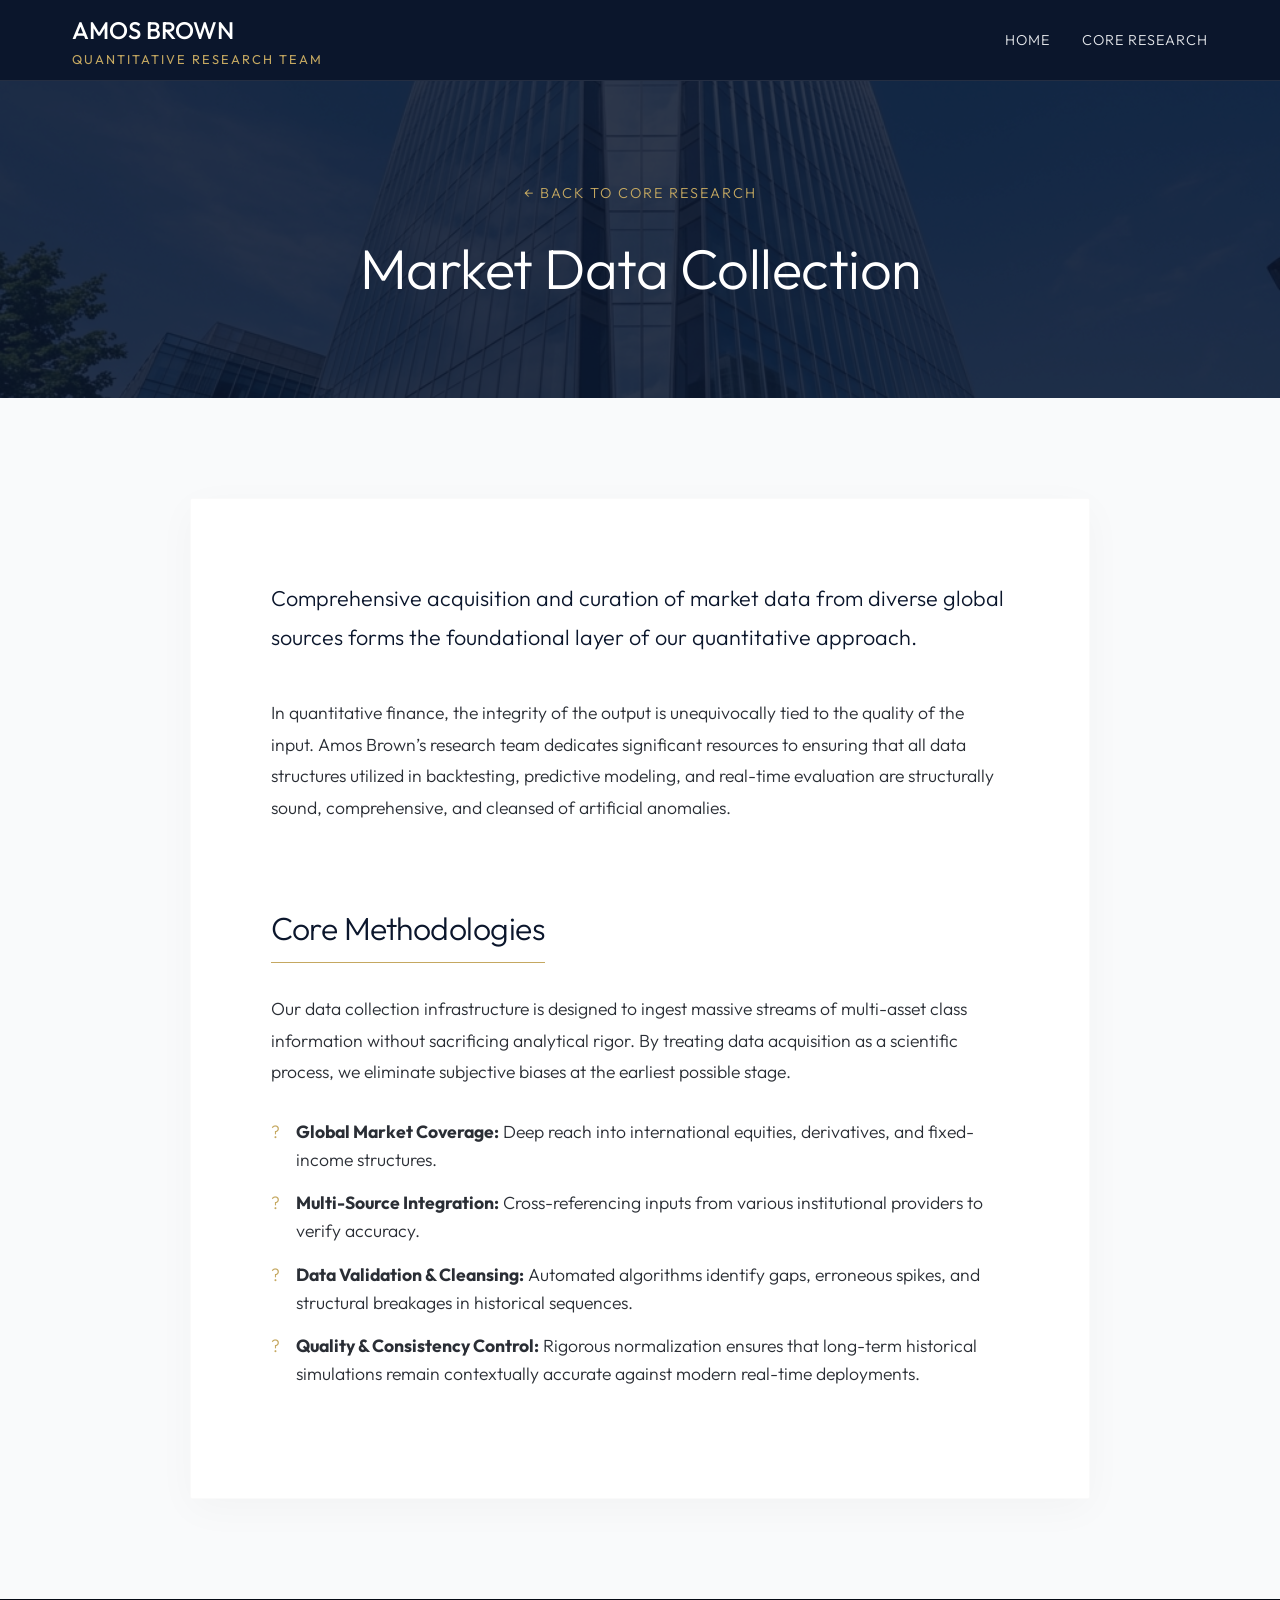
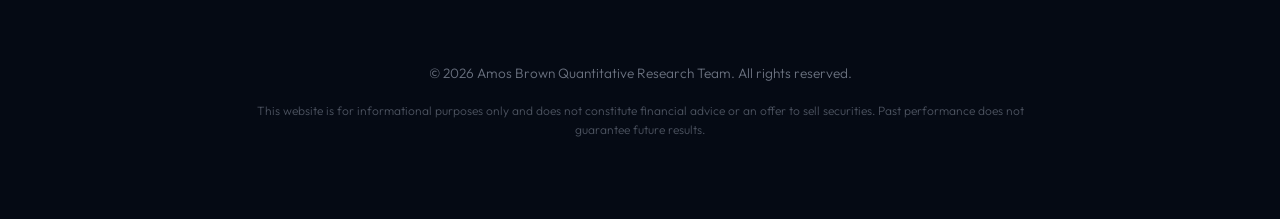
==== market-data-collection.html @ b7ce2fa0 "Add files via upload" ====
<!DOCTYPE html>
<html lang="en">

<head>
    <meta charset="UTF-8">
    <meta name="viewport" content="width=device-width, initial-scale=1.0">
    <title>Market Data Collection - Amos Brown Quantitative Research</title>
    <!-- Fonts -->
    <link rel="preconnect" href="https://fonts.googleapis.com">
    <link rel="preconnect" href="https://fonts.gstatic.com" crossorigin>
    <link href="https://fonts.googleapis.com/css2?family=Outfit:wght@300;400;500;600&display=swap" rel="stylesheet">
    <!-- CSS -->
    <link rel="stylesheet" href="styles.css">
</head>

<body>
    <header id="main-header">
        <div class="container header-container">
            <div class="logo">
                <a href="index.html">AMOS BROWN<span>Quantitative Research Team</span></a>
            </div>
            <nav id="main-nav">
                <ul class="nav-links">
                    <li><a href="index.html" class="nav-link">Home</a></li>
                    <li><a href="index.html#quantitative-research" class="nav-link">Core Research</a></li>
                </ul>
            </nav>
        </div>
    </header>

    <section class="section subpage-hero">
        <img src="arch_market_data_1788263501613.png" class="subpage-hero-bg" alt="Market Data Background">
        <div class="subpage-hero-overlay"></div>
        <div class="container">
            <a href="index.html#quantitative-research" class="back-link">← Back to Core Research</a>
            <h1 class="subpage-title">Market Data Collection</h1>
        </div>
    </section>

    <section class="section subpage-content">
        <div class="container subpage-editorial">
            <p class="intro-lead">Comprehensive acquisition and curation of market data from diverse global sources
                forms the foundational layer of our quantitative approach.</p>

            <p>In quantitative finance, the integrity of the output is unequivocally tied to the quality of the input.
                Amos Brown’s research team dedicates significant resources to ensuring that all data structures utilized
                in backtesting, predictive modeling, and real-time evaluation are structurally sound, comprehensive, and
                cleansed of artificial anomalies.</p>

            <h2>Core Methodologies</h2>
            <p>Our data collection infrastructure is designed to ingest massive streams of multi-asset class information
                without sacrificing analytical rigor. By treating data acquisition as a scientific process, we eliminate
                subjective biases at the earliest possible stage.</p>

            <ul>
                <li><strong>Global Market Coverage:</strong> Deep reach into international equities, derivatives, and
                    fixed-income structures.</li>
                <li><strong>Multi-Source Integration:</strong> Cross-referencing inputs from various institutional
                    providers to verify accuracy.</li>
                <li><strong>Data Validation & Cleansing:</strong> Automated algorithms identify gaps, erroneous spikes,
                    and structural breakages in historical sequences.</li>
                <li><strong>Quality & Consistency Control:</strong> Rigorous normalization ensures that long-term
                    historical simulations remain contextually accurate against modern real-time deployments.</li>
            </ul>
        </div>
    </section>

    <footer class="main-footer">
        <div class="container">
            <div class="footer-content">
                <p>&copy; 2026 Amos Brown Quantitative Research Team. All rights reserved.</p>
                <p class="disclaimer">This website is for informational purposes only and does not constitute financial
                    advice or an offer to sell securities. Past performance does not guarantee future results.</p>
            </div>
        </div>
    </footer>
</body>

</html>
---- styles.css ----
/* ==========================================================================
   CSS Variables - "Institutional Luxury"
   ========================================================================== */
:root {
    /* Color Palette */
    --color-navy: #0B162C;
    /* Deep Navy */
    --color-navy-light: #162645;
    --color-charcoal: #2A2E35;
    /* Charcoal */
    --color-charcoal-light: #3D424B;
    --color-gold: #C5A861;
    /* Subtle Gold / Bronze */
    --color-gold-hover: #D4BA7B;
    --color-white: #FFFFFF;
    --color-gray-soft: #F9FAFB;
    /* Soft Gray */
    --color-gray-medium: #E5E7EB;
    --color-gray-dark: #6B7280;

    /* Typography */
    --font-heading: 'Outfit', sans-serif;
    --font-body: 'Outfit', sans-serif;

    /* Spacing */
    --spacing-xs: 0.5rem;
    --spacing-sm: 1rem;
    --spacing-md: 2rem;
    --spacing-lg: 4rem;
    --spacing-xl: 6rem;
    --spacing-xxl: 8rem;

    /* Utility */
    --border-radius: 2px;
    --transition: all 0.3s ease;
    --max-width: 1200px;
}

/* ==========================================================================
   Base Styles & Reset
   ========================================================================== */
* {
    margin: 0;
    padding: 0;
    box-sizing: border-box;
}

html {
    scroll-behavior: auto;
    /* Smoothed in JS */
}

body {
    font-family: var(--font-body);
    color: var(--color-charcoal);
    background-color: var(--color-white);
    line-height: 1.6;
    font-size: 16px;
    font-weight: 300;
}

body.no-scroll {
    overflow: hidden;
}

h1,
h2,
h3,
h4,
h5,
h6 {
    font-family: var(--font-heading);
    font-weight: 300;
    letter-spacing: -0.5px;
    line-height: 1.2;
    margin-bottom: var(--spacing-sm);
    color: var(--color-navy);
}

p {
    margin-bottom: var(--spacing-sm);
}

a {
    color: var(--color-navy);
    text-decoration: none;
    transition: var(--transition);
}

a:hover {
    color: var(--color-gold);
}

ul {
    list-style: none;
}

.container {
    max-width: var(--max-width);
    margin: 0 auto;
    padding: 0 var(--spacing-md);
}

.section {
    padding: var(--spacing-xl) 0;
}

.section-title {
    font-size: 2.5rem;
    margin-bottom: var(--spacing-lg);
    position: relative;
    padding-bottom: var(--spacing-sm);
}

.section-title::after {
    content: '';
    position: absolute;
    bottom: 0;
    left: 0;
    width: 60px;
    height: 1px;
    background-color: var(--color-gold);
}

.section-title.light-text {
    color: var(--color-white);
}

/* Background Utilities */
.light-bg {
    background-color: var(--color-gray-soft);
}

.dark-bg {
    background-color: var(--color-navy);
    color: var(--color-white);
}

.dark-bg h2,
.dark-bg h3,
.dark-bg h4 {
    color: var(--color-white);
}

/* Buttons */
.btn {
    display: inline-block;
    padding: 1rem 2rem;
    font-family: var(--font-body);
    font-weight: 500;
    font-size: 0.9rem;
    text-transform: uppercase;
    letter-spacing: 1px;
    border: 1px solid transparent;
    cursor: pointer;
    transition: var(--transition);
    border-radius: var(--border-radius);
    text-align: center;
}

.btn-primary {
    background-color: var(--color-gold);
    color: var(--color-white);
    border-color: var(--color-gold);
}

.btn-primary:hover {
    background-color: var(--color-gold-hover);
    border-color: var(--color-gold-hover);
    color: var(--color-navy);
}

.btn-secondary {
    background-color: transparent;
    color: var(--color-white);
    border-color: var(--color-white);
}

.btn-secondary:hover {
    background-color: var(--color-white);
    color: var(--color-navy);
}

.btn-small {
    padding: 0.5rem 1.5rem;
}

/* ==========================================================================
   Header & Navigation
   ========================================================================== */
#main-header {
    background-color: var(--color-navy);
    position: fixed;
    top: 0;
    left: 0;
    width: 100%;
    z-index: 1000;
    border-bottom: 1px solid rgba(255, 255, 255, 0.1);
}

.header-container {
    display: flex;
    justify-content: space-between;
    align-items: center;
    height: 80px;
}

.logo a {
    font-family: var(--font-heading);
    font-size: 1.5rem;
    font-weight: 500;
    color: var(--color-white);
}

.logo span {
    font-family: var(--font-body);
    font-size: 0.8rem;
    font-weight: 400;
    text-transform: uppercase;
    letter-spacing: 2px;
    display: block;
    color: var(--color-gold);
}

.nav-links {
    display: flex;
    align-items: center;
    gap: var(--spacing-md);
}

.nav-link {
    color: var(--color-gray-medium);
    font-size: 0.9rem;
    text-transform: uppercase;
    letter-spacing: 1px;
}

.nav-link:hover {
    color: var(--color-gold);
}

.nav-link.btn-small {
    border: 1px solid var(--color-gold);
    color: var(--color-gold);
}

.nav-link.btn-small:hover {
    background-color: var(--color-gold);
    color: var(--color-navy);
}

/* Mobile Menu Button */
.mobile-menu-btn {
    display: none;
    background: none;
    border: none;
    cursor: pointer;
    z-index: 1001;
}

.mobile-menu-btn .bar {
    display: block;
    width: 25px;
    height: 2px;
    margin: 5px auto;
    background-color: var(--color-white);
    transition: var(--transition);
}

/* ==========================================================================
   1. HOME / HERO
   ========================================================================== */
.hero {
    background-color: var(--color-navy);
    color: var(--color-white);
    padding-top: 180px;
    /* Offset for header */
    padding-bottom: var(--spacing-xxl);
    position: relative;
    overflow: hidden;
}

.hero-header-video {
    position: absolute;
    top: 0;
    left: 0;
    width: 100%;
    height: 100%;
    object-fit: cover;
    z-index: 1;
    opacity: 1;
    /* Fully visible, no darkening effect at all */
    pointer-events: none;
}

.hero-container {
    position: relative;
    z-index: 2;
}

.hero-content {
    max-width: 800px;
}

.subtitle {
    color: var(--color-gold);
    font-size: 1.1rem;
    letter-spacing: 2px;
    text-transform: uppercase;
    margin-bottom: var(--spacing-sm);
    font-weight: 500;
    text-shadow: 0 2px 10px rgba(0, 0, 0, 0.4);
}

.main-title {
    font-size: 4rem;
    color: var(--color-white);
    margin-bottom: var(--spacing-md);
    text-shadow: 0 4px 20px rgba(0, 0, 0, 0.6);
}

.hero-text {
    font-size: 1.2rem;
    color: var(--color-white);
    margin-bottom: var(--spacing-lg);
    max-width: 600px;
    text-shadow: 0 2px 15px rgba(0, 0, 0, 0.8);
    font-weight: 400;
}

.hero-buttons {
    display: flex;
    gap: var(--spacing-sm);
}

.hero-graphic {
    position: absolute;
    right: -10%;
    bottom: -10%;
    width: 600px;
    height: 600px;
    border: 1px solid rgba(197, 168, 97, 0.1);
    border-radius: 50%;
    z-index: 1;
    pointer-events: none;
}

.hero-graphic::before {
    content: '';
    position: absolute;
    top: 50px;
    left: 50px;
    right: 50px;
    bottom: 50px;
    border: 1px solid rgba(197, 168, 97, 0.05);
    border-radius: 50%;
}

/* ==========================================================================
   2. ABOUT AMOS BROWN (Editorial Layout)
   ========================================================================== */
.about-section {
    position: relative;
    background-color: var(--color-white);
    padding: 140px 0;
    overflow: hidden;
}

.about-visual-layer {
    position: absolute;
    top: 0;
    right: 0;
    width: 53%;
    /* Takes just over half the screen on the right */
    height: 100%;
    z-index: 1;
}

.about-hero-image {
    width: 100%;
    height: 100%;
    display: block;
    object-fit: cover;
    object-position: center top;

    /* Softly blends the left edge of the image directly into the white background */
    -webkit-mask-image: linear-gradient(to right, transparent 0%, black 25%);
    mask-image: linear-gradient(to right, transparent 0%, black 25%);
}

.about-gold-frame {
    position: absolute;
    top: 60px;
    bottom: 60px;
    left: 10%;
    /* Offset line framing */
    right: 30px;
    border: 1px solid var(--color-gold);
    z-index: 2;
    /* Sits above the image */
    pointer-events: none;
    opacity: 0.8;
}

.about-container-custom {
    position: relative;
    z-index: 3;
    max-width: 1400px;
    /* Maintains alignment with rest of page */
}

.about-text-content {
    max-width: 550px;
    /* Contains text strictly to the left side */
    padding: 20px 0;
}

.about-eyebrow-container {
    display: flex;
    align-items: center;
    gap: 15px;
    margin-bottom: var(--spacing-sm);
}

.about-eyebrow-container .eyebrow-line {
    width: 40px;
    height: 1px;
    background-color: var(--color-gold);
}

.about-eyebrow-container .eyebrow-text {
    color: var(--color-gold);
    font-size: 0.85rem;
    font-weight: 500;
    letter-spacing: 2px;
    text-transform: uppercase;
}

.about-person-title {
    font-size: 4.8rem;
    color: var(--color-navy);
    font-weight: 400;
    margin-bottom: var(--spacing-md);
    line-height: 1.1;
    letter-spacing: -1px;
}

.about-person-subtitle {
    color: var(--color-gold);
    font-weight: 500;
    font-size: 1.05rem;
    letter-spacing: 2px;
    line-height: 1.6;
    margin-bottom: var(--spacing-xl);
}

.gold-divider {
    margin-bottom: var(--spacing-xl);
}

.about-person-desc {
    font-size: 1.05rem;
    line-height: 1.8;
    color: var(--color-charcoal);
    margin-bottom: var(--spacing-lg);
}

/* ==========================================================================
   2B. ABOUT DETAILS (Blueprint Background Spread)
   ========================================================================== */
.about-details-section {
    background-color: var(--color-navy);
    background-image: linear-gradient(rgba(10, 20, 35, 0.9), rgba(10, 20, 35, 0.93)), url('quant_blueprint.png');
    background-size: cover;
    background-position: center;
    background-attachment: fixed;
    padding: 120px 0 160px;
    position: relative;
    overflow: hidden;
}

.luxury-framework-header {
    text-align: center;
    max-width: 900px;
    margin: 0 auto 100px;
}

.gold-subtitle {
    color: var(--color-gold);
    font-size: 0.95rem;
    letter-spacing: 3px;
    text-transform: uppercase;
    margin-bottom: 25px;
    display: inline-block;
}

.massive-headline {
    font-size: 4.5rem;
    color: var(--color-white);
    font-weight: 300;
    line-height: 1.1;
    margin-bottom: 35px;
    letter-spacing: -1.5px;
}

.framework-intro {
    font-size: 1.25rem;
    color: rgba(255, 255, 255, 0.85);
    line-height: 1.8;
    max-width: 700px;
    margin: 0 auto;
}

/* Clean Central Editorial List */
.luxury-central-list {
    display: flex;
    flex-direction: column;
    align-items: center;
    max-width: 800px;
    margin: 0 auto 120px;
}

.central-item {
    text-align: center;
    padding: 60px 0;
    width: 100%;
    border-bottom: 1px solid rgba(197, 160, 89, 0.3);
}

.border-bottom-none {
    border-bottom: none;
}

.central-title {
    font-size: 2rem;
    color: var(--color-white);
    font-weight: 300;
    margin-bottom: 25px;
}

.central-desc {
    font-size: 1.15rem;
    color: rgba(255, 255, 255, 0.75);
    line-height: 1.8;
}

.luxury-philosophy-quote {
    text-align: center;
    max-width: 900px;
    margin: 0 auto;
    position: relative;
    padding: 80px 60px;
    background-color: var(--color-white);
    color: var(--color-navy);
}

.luxury-philosophy-quote::after {
    content: '';
    position: absolute;
    top: -15px;
    left: -15px;
    right: -15px;
    bottom: -15px;
    border: 1px solid var(--color-gold);
    z-index: 1;
}

.luxury-philosophy-quote blockquote {
    font-size: 1.8rem;
    font-family: var(--font-body);
    font-style: italic;
    font-weight: 300;
    line-height: 1.6;
    margin-bottom: 40px;
    position: relative;
    z-index: 2;
}

.quote-signature {
    display: flex;
    flex-direction: column;
    gap: 15px;
    position: relative;
    z-index: 2;
}

.quote-signature strong {
    color: var(--color-gold);
    font-size: 1.25rem;
    font-weight: 500;
    letter-spacing: 1px;
    text-transform: uppercase;
}

.quote-signature span {
    color: var(--color-charcoal);
    font-size: 1rem;
    text-transform: uppercase;
    letter-spacing: 2px;
}

@media (max-width: 900px) {
    .staggered-item {
        width: 100%;
        flex-direction: column;
        gap: 20px;
    }

    .staggered-right {
        flex-direction: column;
    }

    .staggered-right .stagger-content {
        text-align: left;
    }

    .staggered-right .stagger-line {
        margin-left: 0;
    }

    .staggered-number {
        font-size: 6rem;
    }
}

/* Section Wrapper for Absolute Layering */
.research-section {
    position: relative;
    overflow: hidden;
    /* Ensure background visual doesn't trigger scrollbar */
}


.research-background-visual {
    position: absolute;
    top: 0;
    right: 0;
    width: 60%;
    min-width: 600px;
    height: 750px;
    z-index: 1;
    mix-blend-mode: multiply;
    -webkit-mask-image: linear-gradient(to right, transparent 0%, black 15%, black 100%), linear-gradient(to bottom, black 65%, transparent 100%);
    -webkit-mask-composite: source-in;
    mask-image: linear-gradient(to right, transparent 0%, black 15%, black 100%), linear-gradient(to bottom, black 65%, transparent 100%);
    mask-composite: intersect;
}

.research-background-visual img {
    width: 100%;
    height: 100%;
    object-fit: cover;
    object-position: left center;
}

.research-container-custom {
    max-width: 1400px;
    position: relative;
    z-index: 2;
    /* Keep above background */
}

.visual-text-overlay {
    position: absolute;
    top: 60px;
    right: calc(50% - 630px);
    /* Align near the right boundary of the 1400px container */
    z-index: 3;
    background-color: rgba(250, 249, 246, 0.85);
    /* Slightly off-white translucent */
    padding: 12px 24px;
    border-radius: var(--border-radius);
    box-shadow: 0 4px 15px rgba(0, 0, 0, 0.05);
    /* subtle shadow */
    text-align: center;
    backdrop-filter: blur(4px);

    color: var(--color-navy);
    font-size: 1.15rem;
    letter-spacing: 2px;
    line-height: 1.5;
}

.visual-text-overlay strong {
    font-weight: 500;
}

.visual-text-overlay span {
    font-size: 0.8rem;
    font-weight: 400;
    letter-spacing: 1.5px;
    color: var(--color-charcoal-light);
}

@media (max-width: 1400px) {
    .visual-text-overlay {
        right: 40px;
    }
}

/* Header */
.research-header {
    margin-bottom: 80px;
    /* Gives plenty of room for overlap */
}

.research-eyebrow {
    font-size: 0.85rem;
    color: var(--color-gold);
    text-transform: uppercase;
    letter-spacing: 3px;
    font-weight: 500;
    margin-bottom: var(--spacing-sm);
    display: flex;
    align-items: center;
    gap: 15px;
}

.research-eyebrow::before,
.research-eyebrow::after {
    content: '';
    height: 1px;
    background-color: var(--color-gold);
    flex: 1;
    max-width: 50px;
}

.research-eyebrow::after {
    display: none;
    /* Only line on left in reference */
}

/* If we only want a line before, the flex layout handles it. The reference has lines on both side or one side. I'll just keep the left line for elegance. */
.research-eyebrow::before {
    display: block;
}

.title-ref {
    font-size: 4rem;
    font-weight: 300;
    line-height: 1.1;
    margin-bottom: var(--spacing-md);
    letter-spacing: -1px;
}

.research-intro {
    font-size: 1.2rem;
    max-width: 700px;
    color: var(--color-charcoal-light);
}

/* Grid */
.research-grid-new {
    display: grid;
    grid-template-columns: repeat(3, 1fr);
    gap: var(--spacing-lg) var(--spacing-sm);
    margin-bottom: var(--spacing-xl);
}

.research-card-new {
    background-color: var(--color-white);
    border-radius: var(--border-radius);
    box-shadow: 0 10px 30px rgba(0, 0, 0, 0.04);
    display: flex;
    flex-direction: column;
    overflow: hidden;
    transition: var(--transition);
    text-decoration: none;
    color: var(--color-navy);
}

.research-card-new:hover {
    box-shadow: 0 15px 40px rgba(0, 0, 0, 0.1);
    transform: translateY(-5px);
}

.card-image-box {
    position: relative;
    height: 240px;
    background-color: var(--color-gray-soft);
}

.card-image-box::after {
    content: '';
    position: absolute;
    top: 0;
    left: 0;
    right: 0;
    bottom: 0;
    pointer-events: none;
    z-index: 1;
}

.card-image-box img {
    width: 100%;
    height: 100%;
    object-fit: cover;
}

/* Editorial Tinting for Cards */
.research-card-new:nth-child(1) .card-image-box::after {
    background-color: #60a5fa;
    /* Cool blue */
    mix-blend-mode: color;
    opacity: 1;
}

.research-card-new:nth-child(2) .card-image-box::after {
    background-color: #f472b6;
    /* Soft pink / dusty rose */
    mix-blend-mode: color;
    opacity: 0.9;
}

.research-card-new:nth-child(3) .card-image-box::after {
    background-color: #fca5a5;
    /* Warm peach / orange */
    mix-blend-mode: color;
    opacity: 0.8;
}

.research-card-new:nth-child(4) .card-image-box::after {
    background-color: #bae6fd;
    /* Cool pale blue */
    mix-blend-mode: color;
    opacity: 0.9;
}

.research-card-new:nth-child(5) .card-image-box::after {
    background-color: #1e40af;
    /* Deep navy */
    mix-blend-mode: color;
    opacity: 1;
}

.research-card-new:nth-child(6) .card-image-box::after {
    background-color: #fde047;
    /* Warm beige / peach */
    mix-blend-mode: color;
    opacity: 0.8;
}

.card-tag {
    position: absolute;
    top: 15px;
    right: 15px;
    background-color: rgba(255, 255, 255, 0.9);
    color: var(--color-navy);
    font-size: 0.7rem;
    font-weight: 600;
    letter-spacing: 2px;
    padding: 6px 12px;
    border-radius: 2px;
    z-index: 2;
}

.card-content-new {
    padding: var(--spacing-md);
    flex-grow: 1;
    display: flex;
    flex-direction: column;
}

.card-cta {
    margin-top: auto;
    padding-top: 20px;
    color: var(--color-gold);
    font-size: 0.8rem;
    font-weight: 500;
    text-transform: uppercase;
    letter-spacing: 1px;
    text-align: right;
    transition: var(--transition);
}

.research-card-new:hover .card-cta {
    transform: translateX(3px);
    color: var(--color-gold-hover);
}

.card-content-new h3 {
    font-size: 1.4rem;
    margin-bottom: var(--spacing-xs);
}

.card-desc {
    font-size: 0.9rem;
    color: var(--color-charcoal-light);
    margin-bottom: var(--spacing-lg);
}

.card-points {
    display: grid;
    grid-template-columns: 1fr 1fr;
    gap: 15px 10px;
}

.card-points li {
    font-size: 0.8rem;
    color: var(--color-charcoal);
    position: relative;
    padding-left: 15px;
}

.card-points li::before {
    content: '';
    position: absolute;
    left: 0;
    top: 6px;
    width: 6px;
    height: 6px;
    border: 1.5px solid var(--color-gold);
    border-radius: 50%;
}

/* Process Section */
.process-section {
    padding-top: var(--spacing-xl);
}

.process-eyebrow {
    font-size: 0.85rem;
    color: var(--color-gold);
    text-transform: uppercase;
    letter-spacing: 3px;
    font-weight: 500;
    margin-bottom: var(--spacing-md);
    text-align: center;
}

.process-flex {
    display: flex;
    align-items: center;
    gap: var(--spacing-xl);
    background-color: var(--color-white);
    padding: var(--spacing-lg);
    box-shadow: 0 10px 40px rgba(0, 0, 0, 0.03);
    border-radius: var(--border-radius);
}

.process-flow {
    flex: 2;
    display: flex;
    align-items: center;
    justify-content: space-between;
}

.step-item {
    text-align: center;
}

.step-circle {
    width: 60px;
    height: 60px;
    border-radius: 50%;
    background-color: var(--color-navy);
    color: var(--color-gold);
    display: flex;
    align-items: center;
    justify-content: center;
    font-size: 1.5rem;
    margin: 0 auto var(--spacing-xs);
    transition: var(--transition);
}

.step-item:hover .step-circle {
    background-color: var(--color-gold);
    color: var(--color-navy);
}

.step-item span {
    display: block;
    font-weight: 500;
    color: var(--color-navy);
}

.step-item small {
    font-size: 0.75rem;
    color: var(--color-charcoal-light);
}

.step-arrow {
    color: var(--color-gray-medium);
    font-size: 1.5rem;
}

.process-quote-box {
    flex: 1;
    background-color: var(--color-navy);
    color: var(--color-white);
    padding: var(--spacing-lg);
    border-radius: var(--border-radius);
    position: relative;
    border-left: 3px solid var(--color-gold);
}

.quote-mark {
    color: var(--color-gold);
    font-size: 3rem;
    font-family: var(--font-heading);
    line-height: 1;
    position: absolute;
    top: 15px;
    left: 20px;
    opacity: 0.5;
}

.process-quote-box p {
    position: relative;
    z-index: 2;
    margin: 0;
    font-size: 1.1rem;
    line-height: 1.5;
    padding-top: 15px;
}

/* ==========================================================================
   4. INVESTMENT PHILOSOPHY
   ========================================================================== */
.editorial-bg {
    background-color: var(--color-white);
    border-top: 1px solid var(--color-gray-medium);
    border-bottom: 1px solid var(--color-gray-medium);
    text-align: center;
}

.philosophy-container .section-title {
    display: inline-block;
}

.philosophy-container .section-title::after {
    left: 50%;
    transform: translateX(-50%);
}

.philosophy-content {
    max-width: 800px;
    margin: 0 auto;
}

.quote {
    font-size: 2.5rem;
    font-style: italic;
    color: var(--color-navy);
    margin-bottom: var(--spacing-lg);
    font-weight: 400;
}

.philosophy-text {
    font-size: 1.1rem;
    color: var(--color-charcoal-light);
    margin-bottom: var(--spacing-xl);
}

.core-statement h4 {
    font-size: 1.5rem;
    color: var(--color-gold);
    margin-bottom: 0.5rem;
    text-transform: uppercase;
    letter-spacing: 2px;
}

/* ==========================================================================
   5. MARKET RESEARCH
   ========================================================================== */
.intro-large {
    font-size: 1.3rem;
    color: var(--color-navy);
    max-width: 800px;
    margin-bottom: var(--spacing-xl);
}

.tags-container {
    display: flex;
    flex-wrap: wrap;
    gap: var(--spacing-sm);
}

.research-tag {
    display: inline-block;
    padding: 0.8rem 1.5rem;
    border: 1px solid var(--color-charcoal-light);
    color: var(--color-charcoal);
    font-size: 0.9rem;
    text-transform: uppercase;
    letter-spacing: 1px;
    transition: var(--transition);
}

.research-tag:hover {
    border-color: var(--color-gold);
    color: var(--color-gold);
}

/* ==========================================================================
   6. RISK MANAGEMENT
   ========================================================================== */
.risk-management-section {
    background-color: var(--color-white);
}

.statement-title {
    font-size: 1.8rem;
    color: var(--color-navy);
    max-width: 800px;
    margin-bottom: var(--spacing-xl);
    line-height: 1.4;
    border-left: 2px solid var(--color-gold);
    padding-left: var(--spacing-md);
}

.risk-content-grid {
    display: grid;
    grid-template-columns: 1fr 1fr;
    gap: var(--spacing-xl);
    align-items: center;
}

.risk-text p {
    color: var(--color-charcoal-light);
    margin-bottom: var(--spacing-md);
    font-size: 1.05rem;
}

.risk-flow {
    background-color: var(--color-gray-soft);
    padding: var(--spacing-lg);
    text-align: center;
    border: 1px solid var(--color-gray-medium);
}

.flow-item {
    font-family: var(--font-heading);
    font-size: 1.2rem;
    color: var(--color-navy);
    padding: var(--spacing-sm) 0;
}

.flow-arrow {
    color: var(--color-gold);
    font-size: 1.5rem;
}

.highlight-item {
    color: var(--color-gold);
    font-weight: 700;
    font-size: 1.3rem;
    border-top: 1px solid var(--color-gray-medium);
    margin-top: var(--spacing-sm);
    padding-top: var(--spacing-md);
}

/* ==========================================================================
   7. CONTACT
   ========================================================================== */
.contact-container {
    max-width: 600px;
    margin: 0 auto;
}

.contact-sub {
    color: var(--color-gray-medium);
    margin-bottom: var(--spacing-lg);
}

.contact-form .form-group {
    margin-bottom: var(--spacing-md);
}

.contact-form label {
    display: block;
    margin-bottom: 5px;
    color: var(--color-gray-medium);
    font-size: 0.9rem;
    text-transform: uppercase;
    letter-spacing: 1px;
}

.contact-form input,
.contact-form textarea {
    width: 100%;
    padding: 1rem;
    background-color: var(--color-navy-light);
    border: 1px solid rgba(255, 255, 255, 0.1);
    color: var(--color-white);
    font-family: var(--font-body);
    font-size: 1rem;
    transition: var(--transition);
}

.contact-form input:focus,
.contact-form textarea:focus {
    outline: none;
    border-color: var(--color-gold);
}

.submit-btn {
    width: 100%;
    background-color: var(--color-gold);
}

/* ==========================================================================
   Footer
   ========================================================================== */
.main-footer {
    background-color: #050a14;
    /* Darker navy */
    color: var(--color-gray-dark);
    padding: var(--spacing-lg) 0;
    text-align: center;
    font-size: 0.85rem;
}

.disclaimer {
    margin-top: var(--spacing-sm);
    font-size: 0.75rem;
    max-width: 800px;
    margin-left: auto;
    margin-right: auto;
    opacity: 0.7;
}

/* ==========================================================================
   Responsive Design
   ========================================================================== */

/* Tablet & Smaller Desktop */
@media (max-width: 1024px) {
    .main-title {
        font-size: 3rem;
    }

    .grid-6 {
        grid-template-columns: repeat(2, 1fr);
    }
}

/* Mobile & Tablet Portrait */
@media (max-width: 768px) {

    /* Layout structural resizes */
    .section {
        padding: var(--spacing-lg) 0;
    }

    .research-background-visual {
        width: 100%;
        height: 400px;
        opacity: 0.3;
        /* Ensure text remains readable when stacked on small screens */
    }

    .visual-text-overlay {
        display: none;
        /* Hide overlay on small screens to prevent overlap */
    }

    /* Adjust about text and image for tablet screens */
    .about-visual-layer {
        width: 100%;
        opacity: 0.2;
    }

    .about-gold-frame {
        display: none;
    }

    .about-person-title {
        font-size: 3.5rem;
    }

    .research-grid-new {
        grid-template-columns: 1fr;
    }

    .process-flex,
    .process-flow {
        flex-direction: column;
    }

    .process-flow {
        gap: var(--spacing-md);
    }

    .step-arrow {
        transform: rotate(90deg);
        margin: var(--spacing-xs) 0;
    }

    /* Typography resizes */
    .section-title {
        font-size: 2rem;
    }

    .main-title {
        font-size: 2.5rem;
    }

    .quote {
        font-size: 1.8rem;
    }

    .statement-title {
        font-size: 1.4rem;
    }

    /* Hero adjustments */
    .hero {
        padding-top: 120px;
    }

    .hero-buttons {
        flex-direction: column;
    }

    .hero-buttons .btn {
        width: 100%;
        margin-bottom: var(--spacing-sm);
    }

    /* Navigation adjustments */
    .mobile-menu-btn {
        display: block;
    }

    /* Style the hamburger to an X when active */
    .mobile-menu-btn.active .bar:nth-child(1) {
        transform: translateY(7px) rotate(45deg);
    }

    .mobile-menu-btn.active .bar:nth-child(2) {
        opacity: 0;
    }

    .mobile-menu-btn.active .bar:nth-child(3) {
        transform: translateY(-7px) rotate(-45deg);
    }

    #main-nav {
        position: fixed;
        top: 80px;
        /* Header height */
        left: -100%;
        width: 100%;
        height: calc(100vh - 80px);
        background-color: var(--color-navy);
        transition: 0.4s;
        display: flex;
        flex-direction: column;
        justify-content: flex-start;
        padding-top: var(--spacing-lg);
        overflow-y: auto;
    }

    #main-nav.active {
        left: 0;
    }

    .nav-links {
        flex-direction: column;
        align-items: center;
        width: 100%;
        gap: var(--spacing-md);
    }

    .nav-link {
        font-size: 1.2rem;
        display: block;
        padding: 10px;
        width: 80%;
        text-align: center;
    }

    .nav-link.btn-small {
        margin-top: var(--spacing-sm);
    }
}

/* ==========================================================================
   RESEARCH SUB-PAGES
   ========================================================================== */
.subpage-hero {
    background-color: var(--color-navy);
    padding: 180px 0 80px;
    text-align: center;
    position: relative;
    overflow: hidden;
}

.subpage-hero-bg {
    position: absolute;
    top: 0;
    left: 0;
    width: 100%;
    height: 100%;
    object-fit: cover;
    z-index: 1;
}

.subpage-hero-overlay {
    position: absolute;
    top: 0;
    left: 0;
    width: 100%;
    height: 100%;
    background-color: var(--color-navy);
    opacity: 0.85;
    z-index: 2;
}

.subpage-hero .container {
    position: relative;
    z-index: 3;
}

.back-link {
    color: var(--color-gold);
    display: inline-block;
    margin-bottom: 30px;
    font-size: 0.9rem;
    text-transform: uppercase;
    letter-spacing: 2px;
    text-decoration: none;
    transition: var(--transition);
}

.back-link:hover {
    color: var(--color-white);
}

.subpage-title {
    font-family: var(--font-heading);
    font-size: 3.5rem;
    color: var(--color-white);
    font-weight: 300;
}

.subpage-content {
    background-color: var(--color-gray-soft);
    padding: 100px 0;
}

.subpage-editorial {
    background-color: var(--color-white);
    max-width: 900px;
    margin: 0 auto;
    padding: 80px;
    box-shadow: 0 10px 40px rgba(0, 0, 0, 0.03);
    border-radius: var(--border-radius);
    border: 1px solid rgba(0, 0, 0, 0.02);
}

.subpage-editorial .intro-lead {
    font-size: 1.35rem;
    color: var(--color-navy);
    line-height: 1.8;
    margin-bottom: 40px;
    font-weight: 300;
}

.subpage-editorial h2 {
    font-family: var(--font-heading);
    color: var(--color-navy);
    font-size: 2rem;
    margin: 60px 0 30px;
    font-weight: 300;
    border-bottom: 1px solid var(--color-gold);
    padding-bottom: 15px;
    display: inline-block;
}

.subpage-editorial p {
    font-size: 1.1rem;
    color: var(--color-charcoal);
    line-height: 1.8;
    margin-bottom: 25px;
}

.subpage-editorial ul {
    list-style: none;
    padding: 0;
    margin: 30px 0;
}

.subpage-editorial li {
    position: relative;
    padding-left: 25px;
    margin-bottom: 15px;
    font-size: 1.1rem;
    color: var(--color-charcoal);
}

.subpage-editorial li::before {
    content: '?';
    position: absolute;
    left: 0;
    color: var(--color-gold);
}

@media (max-width: 768px) {
    .subpage-editorial {
        padding: 40px 20px;
    }

    .subpage-title {
        font-size: 2.5rem;
    }
}
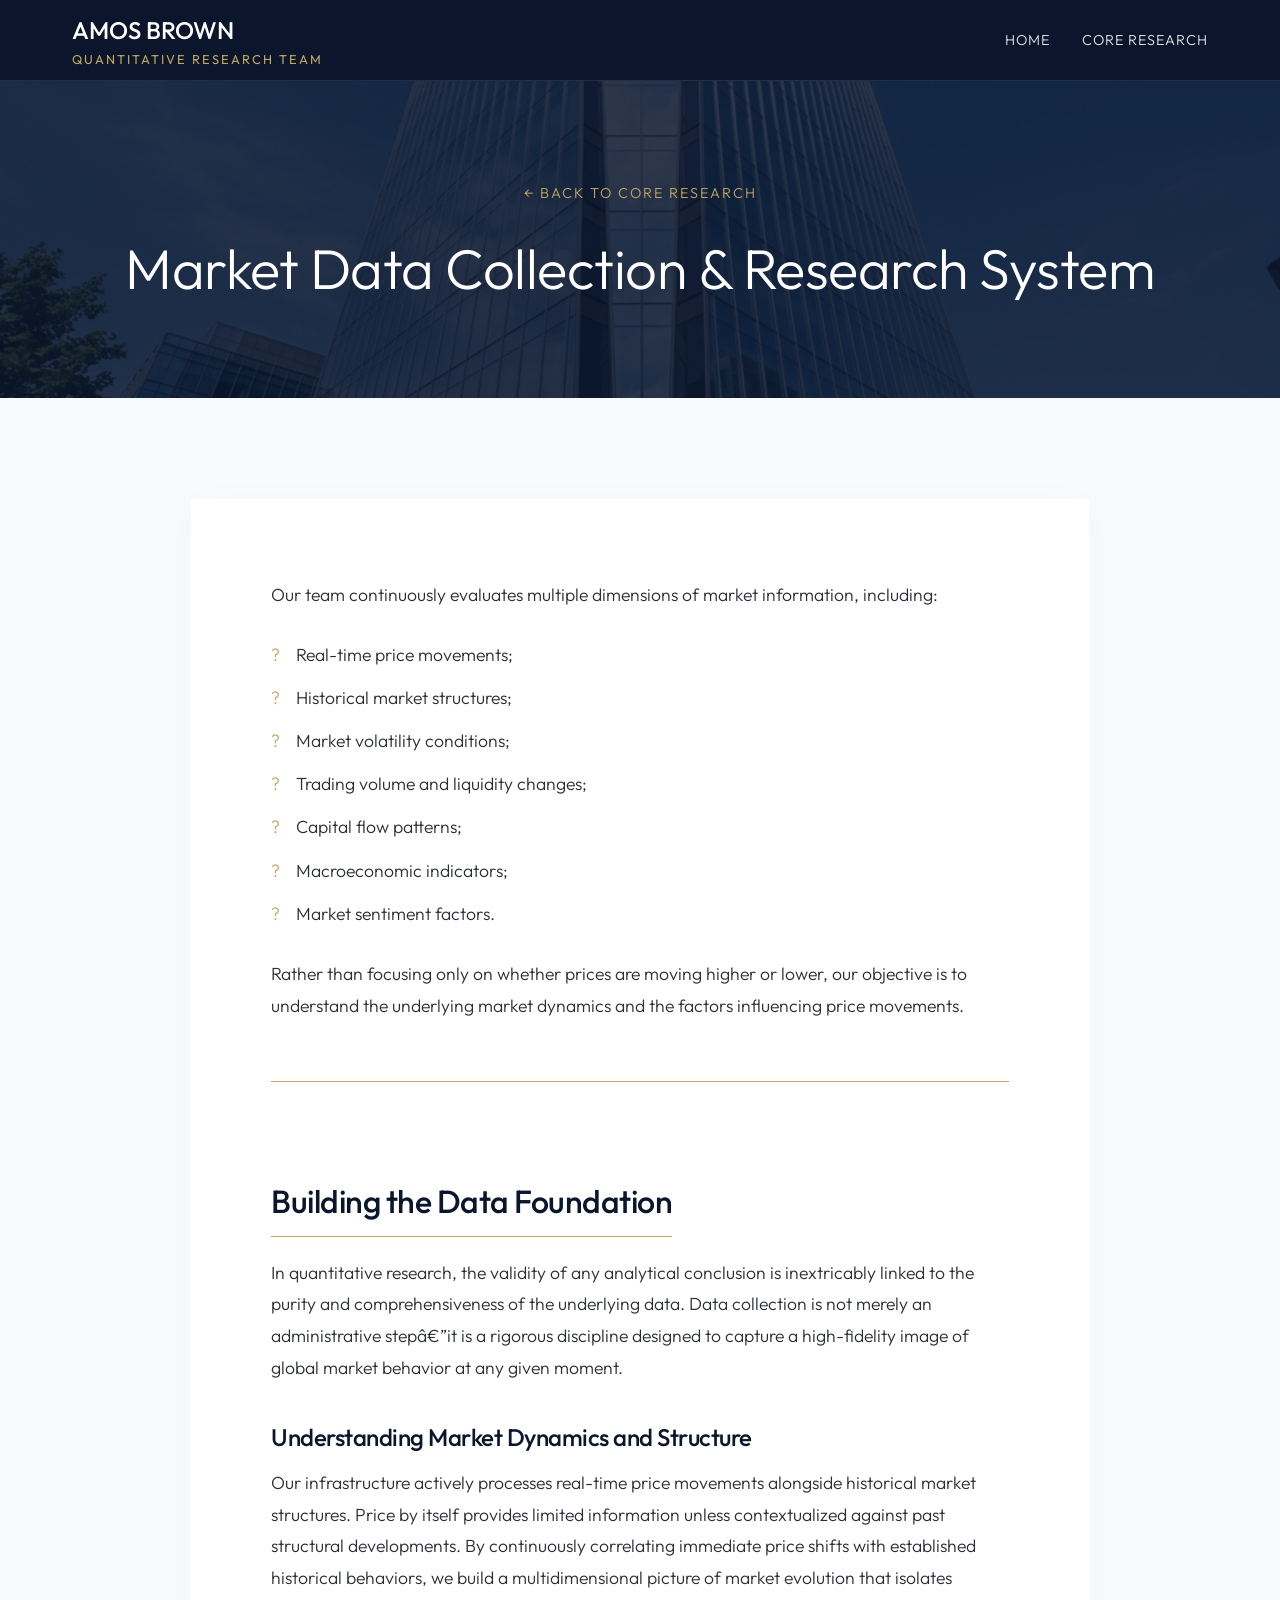
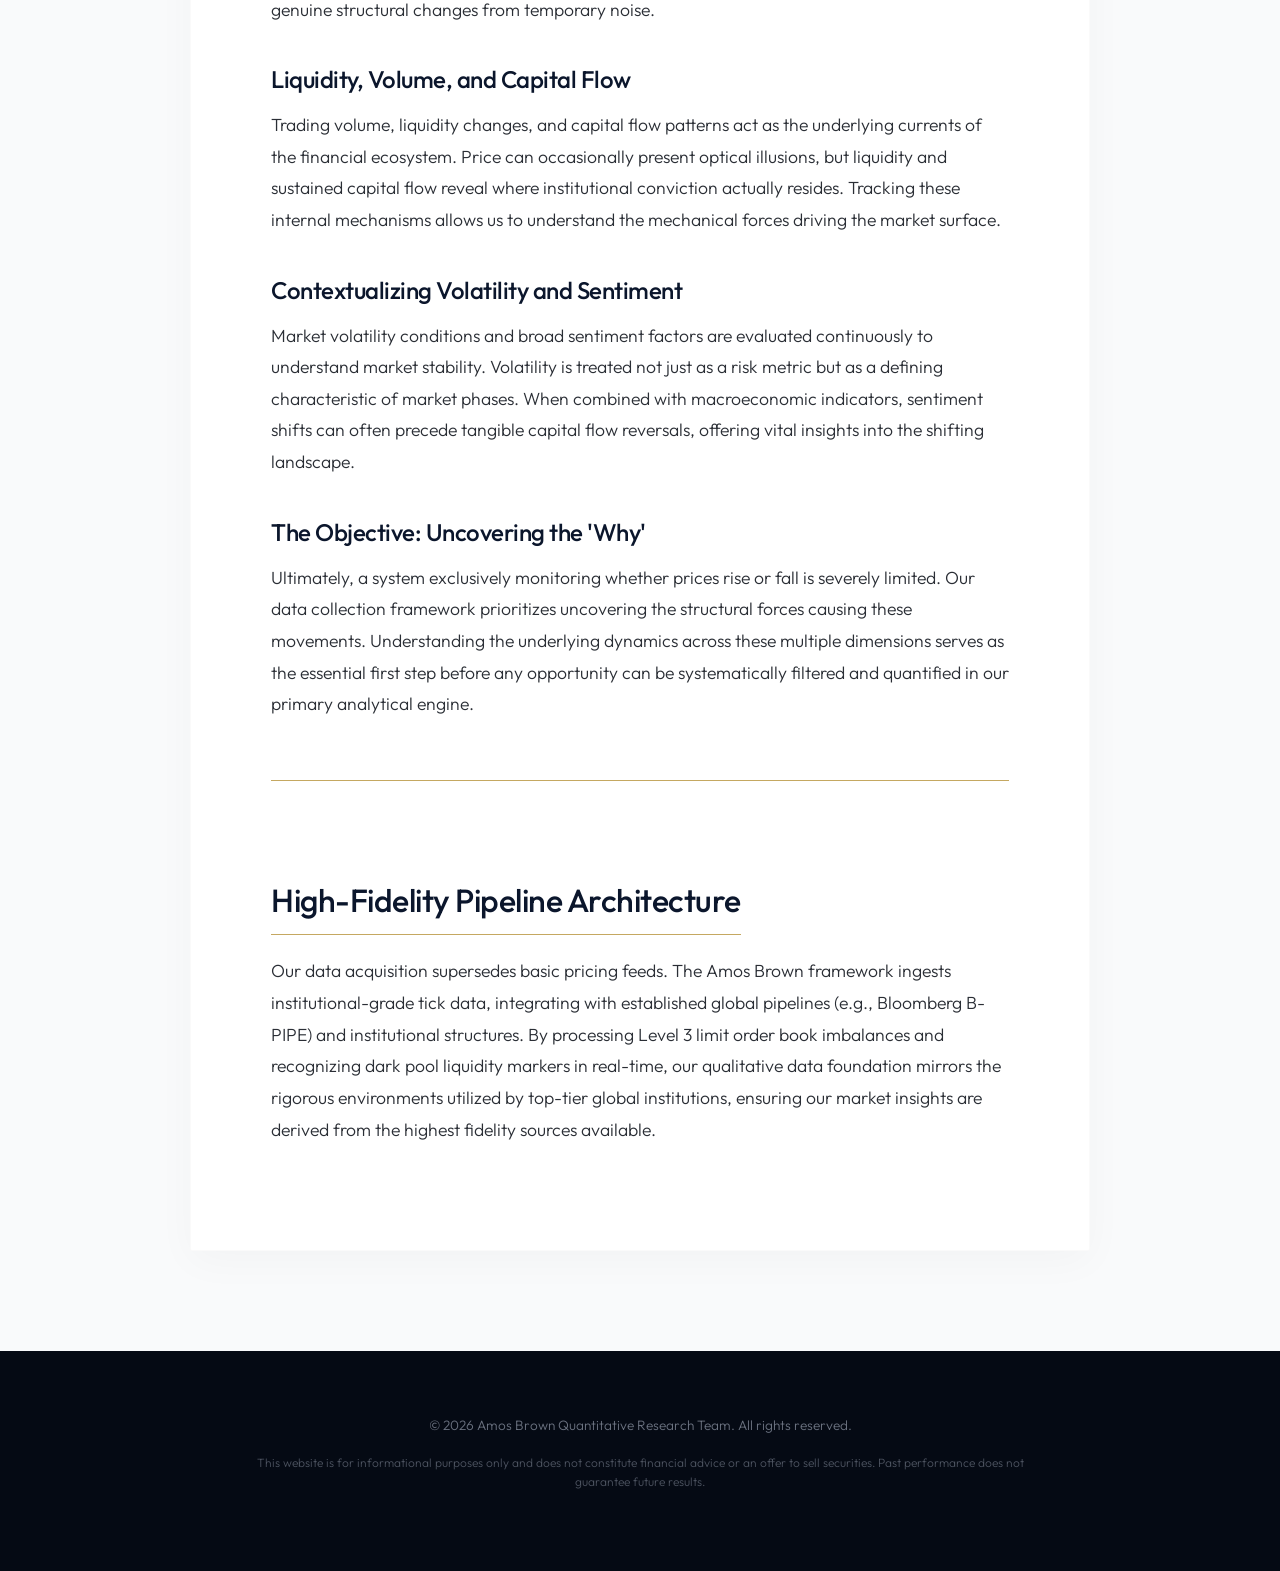
==== commit a4e99d9a: "Add files via upload" ====
--- a/market-data-collection.html
+++ b/market-data-collection.html
@@ -5,6 +5,18 @@
     <meta charset="UTF-8">
     <meta name="viewport" content="width=device-width, initial-scale=1.0">
     <title>Market Data Collection - Amos Brown Quantitative Research</title>
+    <!-- SEO & Open Graph Metadata -->
+    <meta name="description"
+        content="Amos Brown Quantitative Research. Institutional-grade financial analysis, market probability modeling, and data-driven strategy development.">
+    <meta property="og:title" content="Amos Brown | Quantitative Research">
+    <meta property="og:description"
+        content="Institutional-grade financial analysis and empirical probability validation.">
+    <meta property="og:image" content="./social-preview.png">
+    <meta property="og:type" content="website">
+    <meta name="twitter:card" content="summary_large_image">
+    <meta name="twitter:image" content="./social-preview.png">
+    <!-- Favicon -->
+    <link rel="icon" type="image/png" href="./favicon.png">
     <!-- Fonts -->
     <link rel="preconnect" href="https://fonts.googleapis.com">
     <link rel="preconnect" href="https://fonts.gstatic.com" crossorigin>
@@ -33,38 +45,45 @@
         <div class="subpage-hero-overlay"></div>
         <div class="container">
             <a href="index.html#quantitative-research" class="back-link">← Back to Core Research</a>
-            <h1 class="subpage-title">Market Data Collection</h1>
+            <h1 class="subpage-title">Market Data Collection &amp; Research System</h1>
         </div>
     </section>
 
     <section class="section subpage-content">
-        <div class="container subpage-editorial">
-            <p class="intro-lead">Comprehensive acquisition and curation of market data from diverse global sources
-                forms the foundational layer of our quantitative approach.</p>
-
-            <p>In quantitative finance, the integrity of the output is unequivocally tied to the quality of the input.
-                Amos Brown’s research team dedicates significant resources to ensuring that all data structures utilized
-                in backtesting, predictive modeling, and real-time evaluation are structurally sound, comprehensive, and
-                cleansed of artificial anomalies.</p>
-
-            <h2>Core Methodologies</h2>
-            <p>Our data collection infrastructure is designed to ingest massive streams of multi-asset class information
-                without sacrificing analytical rigor. By treating data acquisition as a scientific process, we eliminate
-                subjective biases at the earliest possible stage.</p>
-
+        <div class="container subpage-editorial">
+            <p>Our team continuously evaluates multiple dimensions of market information, including:</p>
             <ul>
-                <li><strong>Global Market Coverage:</strong> Deep reach into international equities, derivatives, and
-                    fixed-income structures.</li>
-                <li><strong>Multi-Source Integration:</strong> Cross-referencing inputs from various institutional
-                    providers to verify accuracy.</li>
-                <li><strong>Data Validation & Cleansing:</strong> Automated algorithms identify gaps, erroneous spikes,
-                    and structural breakages in historical sequences.</li>
-                <li><strong>Quality & Consistency Control:</strong> Rigorous normalization ensures that long-term
-                    historical simulations remain contextually accurate against modern real-time deployments.</li>
+                <li>Real-time price movements;</li>
+                <li>Historical market structures;</li>
+                <li>Market volatility conditions;</li>
+                <li>Trading volume and liquidity changes;</li>
+                <li>Capital flow patterns;</li>
+                <li>Macroeconomic indicators;</li>
+                <li>Market sentiment factors.</li>
             </ul>
-        </div>
-    </section>
-
+            <p>Rather than focusing only on whether prices are moving higher or lower, our objective is to understand the underlying market dynamics and the factors influencing price movements.</p>
+            <div class="luxury-divider" style="margin: 60px 0 40px; border-top: 1px solid #C5A861;"></div>
+            
+            <h2 style="color: #0B162C; font-size: 2rem; margin-bottom: 20px; font-weight: 500;">Building the Data Foundation</h2>
+            <p>In quantitative research, the validity of any analytical conclusion is inextricably linked to the purity and comprehensiveness of the underlying data. Data collection is not merely an administrative stepâ€”it is a rigorous discipline designed to capture a high-fidelity image of global market behavior at any given moment.</p>
+            
+            <h3 style="color: #0B162C; font-size: 1.5rem; margin: 40px 0 15px; font-weight: 500;">Understanding Market Dynamics and Structure</h3>
+            <p>Our infrastructure actively processes real-time price movements alongside historical market structures. Price by itself provides limited information unless contextualized against past structural developments. By continuously correlating immediate price shifts with established historical behaviors, we build a multidimensional picture of market evolution that isolates genuine structural changes from temporary noise.</p>
+            
+            <h3 style="color: #0B162C; font-size: 1.5rem; margin: 40px 0 15px; font-weight: 500;">Liquidity, Volume, and Capital Flow</h3>
+            <p>Trading volume, liquidity changes, and capital flow patterns act as the underlying currents of the financial ecosystem. Price can occasionally present optical illusions, but liquidity and sustained capital flow reveal where institutional conviction actually resides. Tracking these internal mechanisms allows us to understand the mechanical forces driving the market surface.</p>
+            
+            <h3 style="color: #0B162C; font-size: 1.5rem; margin: 40px 0 15px; font-weight: 500;">Contextualizing Volatility and Sentiment</h3>
+            <p>Market volatility conditions and broad sentiment factors are evaluated continuously to understand market stability. Volatility is treated not just as a risk metric but as a defining characteristic of market phases. When combined with macroeconomic indicators, sentiment shifts can often precede tangible capital flow reversals, offering vital insights into the shifting landscape.</p>
+            
+            <h3 style="color: #0B162C; font-size: 1.5rem; margin: 40px 0 15px; font-weight: 500;">The Objective: Uncovering the 'Why'</h3>
+            <p>Ultimately, a system exclusively monitoring whether prices rise or fall is severely limited. Our data collection framework prioritizes uncovering the structural forces causing these movements. Understanding the underlying dynamics across these multiple dimensions serves as the essential first step before any opportunity can be systematically filtered and quantified in our primary analytical engine.</p>
+            <div class="luxury-divider" style="margin: 60px 0 40px; border-top: 1px solid #C5A861;"></div>
+            <h2 style="color: #0B162C; font-size: 2rem; margin-bottom: 20px; font-weight: 500;">High-Fidelity Pipeline Architecture</h2>
+            <p>Our data acquisition supersedes basic pricing feeds. The Amos Brown framework ingests institutional-grade tick data, integrating with established global pipelines (e.g., Bloomberg B-PIPE) and institutional structures. By processing Level 3 limit order book imbalances and recognizing dark pool liquidity markers in real-time, our qualitative data foundation mirrors the rigorous environments utilized by top-tier global institutions, ensuring our market insights are derived from the highest fidelity sources available.</p>
+        </div>
+    </section>
+
     <footer class="main-footer">
         <div class="container">
             <div class="footer-content">
--- a/styles.css
+++ b/styles.css
@@ -133,7 +133,7 @@
 
 .dark-bg {
     background-color: var(--color-navy);
-    color: var(--color-white);
+    color: var(--color-gray-medium);
 }
 
 .dark-bg h2,
@@ -272,7 +272,7 @@
    ========================================================================== */
 .hero {
     background-color: var(--color-navy);
-    color: var(--color-white);
+    color: var(--color-gray-medium);
     padding-top: 180px;
     /* Offset for header */
     padding-bottom: var(--spacing-xxl);
@@ -321,7 +321,7 @@
 
 .hero-text {
     font-size: 1.2rem;
-    color: var(--color-white);
+    color: var(--color-gray-medium);
     margin-bottom: var(--spacing-lg);
     max-width: 600px;
     text-shadow: 0 2px 15px rgba(0, 0, 0, 0.8);
@@ -384,266 +384,93 @@
     object-position: center top;
 
     /* Softly blends the left edge of the image directly into the white background */
-    -webkit-mask-image: linear-gradient(to right, transparent 0%, black 25%);
-    mask-image: linear-gradient(to right, transparent 0%, black 25%);
-}
-
-.about-gold-frame {
-    position: absolute;
-    top: 60px;
-    bottom: 60px;
-    left: 10%;
-    /* Offset line framing */
-    right: 30px;
-    border: 1px solid var(--color-gold);
+    -webkit-mask-image: linear-gradient(to right, transparent 0%, black 15%, black 100%), linear-gradient(to bottom, black 65%, transparent 100%);
+    -webkit-mask-composite: source-in;
+    mask-image: linear-gradient(to right, transparent 0%, black 15%, black 100%), linear-gradient(to bottom, black 65%, transparent 100%);
+    mask-composite: intersect;
+}
+
+/* Restored About Typography */
+.about-container-custom {
+    position: relative;
     z-index: 2;
-    /* Sits above the image */
-    pointer-events: none;
-    opacity: 0.8;
-}
-
-.about-container-custom {
-    position: relative;
-    z-index: 3;
     max-width: 1400px;
-    /* Maintains alignment with rest of page */
+    margin: 0 auto;
 }
 
 .about-text-content {
-    max-width: 550px;
-    /* Contains text strictly to the left side */
-    padding: 20px 0;
+    width: 47%;
+    max-width: 650px;
 }
 
 .about-eyebrow-container {
     display: flex;
     align-items: center;
     gap: 15px;
-    margin-bottom: var(--spacing-sm);
-}
-
-.about-eyebrow-container .eyebrow-line {
+    margin-bottom: 25px;
+}
+
+.eyebrow-text {
+    font-size: 0.85rem;
+    color: var(--color-gold);
+    font-weight: 600;
+    text-transform: uppercase;
+    letter-spacing: 2px;
+}
+
+.eyebrow-line {
+    display: block;
     width: 40px;
     height: 1px;
     background-color: var(--color-gold);
 }
 
-.about-eyebrow-container .eyebrow-text {
-    color: var(--color-gold);
-    font-size: 0.85rem;
-    font-weight: 500;
-    letter-spacing: 2px;
-    text-transform: uppercase;
+.about-eyebrow-container.gold-divider {
+    margin-top: 40px;
+    margin-bottom: 40px;
+}
+
+.about-eyebrow-container.gold-divider .eyebrow-line {
+    width: 60px;
 }
 
 .about-person-title {
-    font-size: 4.8rem;
+    font-size: 4rem;
     color: var(--color-navy);
     font-weight: 400;
-    margin-bottom: var(--spacing-md);
+    margin-bottom: 25px;
     line-height: 1.1;
     letter-spacing: -1px;
 }
 
 .about-person-subtitle {
-    color: var(--color-gold);
-    font-weight: 500;
-    font-size: 1.05rem;
-    letter-spacing: 2px;
+    font-size: 1rem;
+    color: var(--color-gold);
+    font-weight: 600;
+    text-transform: uppercase;
+    letter-spacing: 1.5px;
     line-height: 1.6;
-    margin-bottom: var(--spacing-xl);
-}
-
-.gold-divider {
-    margin-bottom: var(--spacing-xl);
 }
 
 .about-person-desc {
     font-size: 1.05rem;
+    color: var(--color-charcoal);
     line-height: 1.8;
-    color: var(--color-charcoal);
-    margin-bottom: var(--spacing-lg);
-}
-
-/* ==========================================================================
-   2B. ABOUT DETAILS (Blueprint Background Spread)
-   ========================================================================== */
-.about-details-section {
-    background-color: var(--color-navy);
-    background-image: linear-gradient(rgba(10, 20, 35, 0.9), rgba(10, 20, 35, 0.93)), url('quant_blueprint.png');
-    background-size: cover;
-    background-position: center;
-    background-attachment: fixed;
-    padding: 120px 0 160px;
+    margin-bottom: 20px;
+}
+
+.research-section {
     position: relative;
     overflow: hidden;
 }
-
-.luxury-framework-header {
-    text-align: center;
-    max-width: 900px;
-    margin: 0 auto 100px;
-}
-
-.gold-subtitle {
-    color: var(--color-gold);
-    font-size: 0.95rem;
-    letter-spacing: 3px;
-    text-transform: uppercase;
-    margin-bottom: 25px;
-    display: inline-block;
-}
-
-.massive-headline {
-    font-size: 4.5rem;
-    color: var(--color-white);
-    font-weight: 300;
-    line-height: 1.1;
-    margin-bottom: 35px;
-    letter-spacing: -1.5px;
-}
-
-.framework-intro {
-    font-size: 1.25rem;
-    color: rgba(255, 255, 255, 0.85);
-    line-height: 1.8;
-    max-width: 700px;
-    margin: 0 auto;
-}
-
-/* Clean Central Editorial List */
-.luxury-central-list {
-    display: flex;
-    flex-direction: column;
-    align-items: center;
-    max-width: 800px;
-    margin: 0 auto 120px;
-}
-
-.central-item {
-    text-align: center;
-    padding: 60px 0;
-    width: 100%;
-    border-bottom: 1px solid rgba(197, 160, 89, 0.3);
-}
-
-.border-bottom-none {
-    border-bottom: none;
-}
-
-.central-title {
-    font-size: 2rem;
-    color: var(--color-white);
-    font-weight: 300;
-    margin-bottom: 25px;
-}
-
-.central-desc {
-    font-size: 1.15rem;
-    color: rgba(255, 255, 255, 0.75);
-    line-height: 1.8;
-}
-
-.luxury-philosophy-quote {
-    text-align: center;
-    max-width: 900px;
-    margin: 0 auto;
-    position: relative;
-    padding: 80px 60px;
-    background-color: var(--color-white);
-    color: var(--color-navy);
-}
-
-.luxury-philosophy-quote::after {
-    content: '';
-    position: absolute;
-    top: -15px;
-    left: -15px;
-    right: -15px;
-    bottom: -15px;
-    border: 1px solid var(--color-gold);
-    z-index: 1;
-}
-
-.luxury-philosophy-quote blockquote {
-    font-size: 1.8rem;
-    font-family: var(--font-body);
-    font-style: italic;
-    font-weight: 300;
-    line-height: 1.6;
-    margin-bottom: 40px;
-    position: relative;
-    z-index: 2;
-}
-
-.quote-signature {
-    display: flex;
-    flex-direction: column;
-    gap: 15px;
-    position: relative;
-    z-index: 2;
-}
-
-.quote-signature strong {
-    color: var(--color-gold);
-    font-size: 1.25rem;
-    font-weight: 500;
-    letter-spacing: 1px;
-    text-transform: uppercase;
-}
-
-.quote-signature span {
-    color: var(--color-charcoal);
-    font-size: 1rem;
-    text-transform: uppercase;
-    letter-spacing: 2px;
-}
-
-@media (max-width: 900px) {
-    .staggered-item {
-        width: 100%;
-        flex-direction: column;
-        gap: 20px;
-    }
-
-    .staggered-right {
-        flex-direction: column;
-    }
-
-    .staggered-right .stagger-content {
-        text-align: left;
-    }
-
-    .staggered-right .stagger-line {
-        margin-left: 0;
-    }
-
-    .staggered-number {
-        font-size: 6rem;
-    }
-}
-
-/* Section Wrapper for Absolute Layering */
-.research-section {
-    position: relative;
-    overflow: hidden;
-    /* Ensure background visual doesn't trigger scrollbar */
-}
-
 
 .research-background-visual {
     position: absolute;
     top: 0;
     right: 0;
-    width: 60%;
-    min-width: 600px;
-    height: 750px;
+    width: 53%;
+    height: 100%;
     z-index: 1;
-    mix-blend-mode: multiply;
-    -webkit-mask-image: linear-gradient(to right, transparent 0%, black 15%, black 100%), linear-gradient(to bottom, black 65%, transparent 100%);
-    -webkit-mask-composite: source-in;
-    mask-image: linear-gradient(to right, transparent 0%, black 15%, black 100%), linear-gradient(to bottom, black 65%, transparent 100%);
-    mask-composite: intersect;
 }
 
 .research-background-visual img {
@@ -651,6 +478,8 @@
     height: 100%;
     object-fit: cover;
     object-position: left center;
+    -webkit-mask-image: linear-gradient(to right, transparent 0%, black 15%, black 100%);
+    mask-image: linear-gradient(to right, transparent 0%, black 15%, black 100%);
 }
 
 .research-container-custom {
@@ -752,8 +581,8 @@
 /* Grid */
 .research-grid-new {
     display: grid;
-    grid-template-columns: repeat(3, 1fr);
-    gap: var(--spacing-lg) var(--spacing-sm);
+    grid-template-columns: repeat(2, 1fr);
+    gap: var(--spacing-md) var(--spacing-md);
     margin-bottom: var(--spacing-xl);
 }
 
@@ -928,90 +757,104 @@
     text-align: center;
 }
 
-.process-flex {
+.process-container-new-layout {
+    background-color: var(--color-white);
+    padding: var(--spacing-xl);
+    border-radius: var(--border-radius);
+    box-shadow: 0 10px 40px rgba(0, 0, 0, 0.04);
+    border: 1px solid rgba(0, 0, 0, 0.02);
     display: flex;
-    align-items: center;
-    gap: var(--spacing-xl);
-    background-color: var(--color-white);
-    padding: var(--spacing-lg);
-    box-shadow: 0 10px 40px rgba(0, 0, 0, 0.03);
-    border-radius: var(--border-radius);
-}
-
-.process-flow {
-    flex: 2;
+    flex-direction: column;
+    gap: 50px;
+}
+
+.process-timeline-new {
     display: flex;
     align-items: center;
     justify-content: space-between;
-}
-
-.step-item {
+    width: 100%;
+}
+
+.step-item-new {
+    display: flex;
+    flex-direction: column;
+    align-items: center;
     text-align: center;
-}
-
-.step-circle {
+    width: 120px;
+    z-index: 2;
+}
+
+.step-icon-new {
     width: 60px;
     height: 60px;
+    background-color: var(--color-navy);
     border-radius: 50%;
-    background-color: var(--color-navy);
-    color: var(--color-gold);
     display: flex;
     align-items: center;
     justify-content: center;
-    font-size: 1.5rem;
-    margin: 0 auto var(--spacing-xs);
-    transition: var(--transition);
-}
-
-.step-item:hover .step-circle {
-    background-color: var(--color-gold);
-    color: var(--color-navy);
-}
-
-.step-item span {
-    display: block;
+    color: var(--color-gold);
+    margin-bottom: 15px;
+    box-shadow: 0 5px 15px rgba(0, 31, 63, 0.15);
+    /* Soft navy shadow */
+    transition: transform var(--transition);
+}
+
+.step-item-new:hover .step-icon-new {
+    transform: translateY(-5px);
+}
+
+.step-item-new span {
+    font-size: 1rem;
     font-weight: 500;
     color: var(--color-navy);
-}
-
-.step-item small {
+    margin-bottom: 3px;
+    letter-spacing: 0.5px;
+}
+
+.step-item-new small {
     font-size: 0.75rem;
     color: var(--color-charcoal-light);
-}
-
-.step-arrow {
+    letter-spacing: 0.2px;
+}
+
+.step-connector-new {
+    flex-grow: 1;
+    height: 1px;
+    background: linear-gradient(90deg, transparent, var(--color-gold), transparent);
+    opacity: 0.5;
+    margin: 0 10px;
+    position: relative;
+    top: -25px;
+    /* Aligns horizontally with the center of the icons */
+}
+
+/* Statement bar */
+.process-statement-bar {
+    background-color: var(--color-navy);
+    padding: 30px 40px;
+    border-radius: var(--border-radius);
+    text-align: center;
+    position: relative;
+}
+
+.process-statement-bar::before {
+    content: '';
+    position: absolute;
+    top: 0;
+    left: 50%;
+    transform: translateX(-50%);
+    width: 60px;
+    height: 2px;
+    background-color: var(--color-gold);
+}
+
+.process-statement-bar p {
     color: var(--color-gray-medium);
-    font-size: 1.5rem;
-}
-
-.process-quote-box {
-    flex: 1;
-    background-color: var(--color-navy);
-    color: var(--color-white);
-    padding: var(--spacing-lg);
-    border-radius: var(--border-radius);
-    position: relative;
-    border-left: 3px solid var(--color-gold);
-}
-
-.quote-mark {
-    color: var(--color-gold);
-    font-size: 3rem;
-    font-family: var(--font-heading);
-    line-height: 1;
-    position: absolute;
-    top: 15px;
-    left: 20px;
-    opacity: 0.5;
-}
-
-.process-quote-box p {
-    position: relative;
-    z-index: 2;
+    font-size: 1.15rem;
+    font-weight: 300;
+    line-height: 1.6;
+    letter-spacing: 0.5px;
     margin: 0;
-    font-size: 1.1rem;
-    line-height: 1.5;
-    padding-top: 15px;
 }
 
 /* ==========================================================================
@@ -1024,6 +867,75 @@
     text-align: center;
 }
 
+/* ==========================================================================
+   5. MARKET RESEARCH 
+   ========================================================================== */
+.market-research-section {
+    position: relative;
+    overflow: hidden;
+    padding: 120px 0;
+    color: var(--color-gray-medium);
+}
+
+.market-research-section .section-title {
+    color: var(--color-white);
+}
+
+.market-research-section p,
+.market-research-section .intro-large {
+    color: var(--color-gray-medium);
+}
+
+.market-research-bg {
+    position: absolute;
+    top: 0;
+    left: 0;
+    width: 100%;
+    height: 100%;
+    object-fit: cover;
+    z-index: 1;
+}
+
+.market-research-overlay {
+    position: absolute;
+    top: 0;
+    left: 0;
+    width: 100%;
+    height: 100%;
+    background-color: var(--color-navy);
+    opacity: 0.65;
+    /* Muted navy tint allows massive skyline visibility */
+    z-index: 2;
+}
+
+.market-research-section .container {
+    position: relative;
+    z-index: 3;
+}
+
+.market-research-section .research-tag {
+    display: inline-block;
+    padding: 15px 30px;
+    border: 1px solid rgba(255, 255, 255, 0.2);
+    font-size: 0.85rem;
+    font-weight: 400;
+    letter-spacing: 1px;
+    text-transform: uppercase;
+    color: var(--color-gray-medium);
+    background-color: rgba(11, 22, 44, 0.4);
+    backdrop-filter: blur(4px);
+    transition: var(--transition);
+    cursor: pointer;
+}
+
+.market-research-section .research-tag:hover {
+    border-color: var(--color-gold);
+    color: var(--color-gold);
+    background-color: rgba(11, 22, 44, 0.7);
+}
+
+
+
 .philosophy-container .section-title {
     display: inline-block;
 }
@@ -1049,7 +961,11 @@
 .philosophy-text {
     font-size: 1.1rem;
     color: var(--color-charcoal-light);
-    margin-bottom: var(--spacing-xl);
+    margin-bottom: 1.5rem;
+}
+
+.core-statement {
+    margin: 2rem 0;
 }
 
 .core-statement h4 {
@@ -1151,52 +1067,82 @@
 }
 
 /* ==========================================================================
-   7. CONTACT
+   7. CONTACT (Editorial Layout)
    ========================================================================== */
 .contact-container {
-    max-width: 600px;
+    max-width: 1000px;
     margin: 0 auto;
 }
 
-.contact-sub {
+.contact-section h2.section-title {
+    text-align: left;
+    margin-bottom: var(--spacing-lg);
+}
+
+.contact-section h2.section-title::after {
+    left: 0;
+    transform: none;
+}
+
+.contact-editorial {
+    display: grid;
+    grid-template-columns: 1fr 1fr;
+    gap: var(--spacing-xl);
+    border-top: 1px solid rgba(255, 255, 255, 0.1);
+    padding-top: var(--spacing-lg);
+}
+
+.contact-editorial-intro h3 {
+    color: var(--color-gold);
+    font-size: 1.5rem;
+    margin-bottom: var(--spacing-sm);
+}
+
+.contact-editorial-intro p {
     color: var(--color-gray-medium);
-    margin-bottom: var(--spacing-lg);
-}
-
-.contact-form .form-group {
+    font-size: 1.1rem;
+    line-height: 1.7;
     margin-bottom: var(--spacing-md);
 }
 
-.contact-form label {
-    display: block;
+.contact-editorial-info {
+    display: flex;
+    flex-direction: column;
+    gap: var(--spacing-md);
+}
+
+.contact-item {
+    display: flex;
+    flex-direction: column;
+}
+
+.contact-label {
+    color: var(--color-gold);
+    font-size: 0.85rem;
+    text-transform: uppercase;
+    letter-spacing: 2px;
     margin-bottom: 5px;
+}
+
+.contact-value {
     color: var(--color-gray-medium);
-    font-size: 0.9rem;
-    text-transform: uppercase;
-    letter-spacing: 1px;
-}
-
-.contact-form input,
-.contact-form textarea {
-    width: 100%;
-    padding: 1rem;
-    background-color: var(--color-navy-light);
-    border: 1px solid rgba(255, 255, 255, 0.1);
-    color: var(--color-white);
-    font-family: var(--font-body);
-    font-size: 1rem;
+    font-size: 1.2rem;
+    line-height: 1.5;
+}
+
+a.contact-value {
     transition: var(--transition);
 }
 
-.contact-form input:focus,
-.contact-form textarea:focus {
-    outline: none;
-    border-color: var(--color-gold);
-}
-
-.submit-btn {
-    width: 100%;
-    background-color: var(--color-gold);
+a.contact-value:hover {
+    color: var(--color-gold);
+}
+
+@media (max-width: 768px) {
+    .contact-editorial {
+        grid-template-columns: 1fr;
+        gap: var(--spacing-lg);
+    }
 }
 
 /* ==========================================================================
@@ -1243,8 +1189,14 @@
         padding: var(--spacing-lg) 0;
     }
 
+    .research-section {
+        position: relative;
+        overflow: hidden;
+    }
+
     .research-background-visual {
         width: 100%;
+        min-width: 0;
         height: 400px;
         opacity: 0.3;
         /* Ensure text remains readable when stacked on small screens */
@@ -1266,7 +1218,7 @@
     }
 
     .about-person-title {
-        font-size: 3.5rem;
+        font-size: 2.8rem;
     }
 
     .research-grid-new {
@@ -1374,6 +1326,55 @@
     .nav-link.btn-small {
         margin-top: var(--spacing-sm);
     }
+
+    /* Addition of mobile layout fixes */
+    .massive-headline,
+    .title-ref {
+        font-size: 2.8rem;
+    }
+
+    .massive-headline {
+        margin-bottom: 20px;
+    }
+
+    .risk-content-grid {
+        grid-template-columns: 1fr;
+        gap: var(--spacing-lg);
+    }
+
+    .process-timeline-new {
+        flex-direction: column;
+        gap: var(--spacing-md);
+    }
+
+    .step-connector-new {
+        width: 2px;
+        height: 30px;
+        background: linear-gradient(180deg, transparent, var(--color-gold), transparent);
+        margin: 10px 0;
+        top: auto;
+    }
+
+    .modal-content {
+        padding: 25px;
+    }
+
+    .modal-close {
+        top: 15px;
+        right: 15px;
+    }
+
+    .central-item {
+        padding: 30px 0;
+    }
+
+    .luxury-philosophy-quote {
+        padding: 40px 25px;
+    }
+
+    .luxury-framework-header {
+        margin-bottom: 50px;
+    }
 }
 
 /* ==========================================================================
@@ -1505,4 +1506,618 @@
     .subpage-title {
         font-size: 2.5rem;
     }
+}
+
+/* ==========================================================================
+   MODAL STYLES
+   ========================================================================== */
+.modal-overlay {
+    position: fixed;
+    top: 0;
+    left: 0;
+    width: 100%;
+    height: 100%;
+    background-color: rgba(11, 22, 44, 0.85);
+    /* Deep navy tint */
+    backdrop-filter: blur(8px);
+    display: flex;
+    align-items: center;
+    justify-content: center;
+    z-index: 9999;
+    opacity: 0;
+    pointer-events: none;
+    transition: var(--transition);
+}
+
+.modal-overlay.active {
+    opacity: 1;
+    pointer-events: auto;
+}
+
+.modal-content {
+    background-color: var(--color-white);
+    padding: 50px;
+    max-width: 700px;
+    width: 90%;
+    border-radius: var(--border-radius);
+    box-shadow: 0 20px 60px rgba(0, 0, 0, 0.2);
+    position: relative;
+    transform: translateY(20px);
+    transition: transform 0.4s cubic-bezier(0.165, 0.84, 0.44, 1);
+}
+
+.modal-overlay.active .modal-content {
+    transform: translateY(0);
+}
+
+.modal-close {
+    position: absolute;
+    top: 20px;
+    right: 25px;
+    background: none;
+    border: none;
+    font-size: 2.5rem;
+    color: var(--color-gray-dark);
+    cursor: pointer;
+    transition: var(--transition);
+    line-height: 1;
+}
+
+.modal-close:hover {
+    color: var(--color-navy);
+}
+
+#modal-title {
+    font-size: 2rem;
+    color: var(--color-navy);
+    margin-bottom: 20px;
+    border-bottom: 2px solid var(--color-gold);
+    padding-bottom: 15px;
+    display: inline-block;
+}
+
+.modal-body {
+    font-size: 1.1rem;
+    color: var(--color-charcoal);
+    line-height: 1.7;
+}
+
+.modal-body p {
+    margin-bottom: 15px;
+}
+
+/* ==========================================================================
+   SCROLL REVEAL ANIMATIONS
+   ========================================================================== */
+.reveal-up {
+    opacity: 0;
+    transform: translateY(30px);
+    transition: opacity 1s cubic-bezier(0.165, 0.84, 0.44, 1), transform 1s cubic-bezier(0.165, 0.84, 0.44, 1);
+    will-change: opacity, transform;
+}
+
+.reveal-up.active {
+    opacity: 1;
+    transform: translateY(0);
+}
+
+.delay-100 {
+    transition-delay: 0.1s;
+}
+
+.delay-200 {
+    transition-delay: 0.2s;
+}
+
+.delay-300 {
+    transition-delay: 0.3s;
+}
+
+.delay-400 {
+    transition-delay: 0.4s;
+}
+
+.delay-500 {
+    transition-delay: 0.5s;
+}
+
+.delay-600 {
+    transition-delay: 0.6s;
+}
+
+/* ==========================================================================
+   Institutional Cases Horizontal Layout
+   ========================================================================== */
+.institutional-cases-container {
+    margin-top: 60px;
+    display: flex;
+    flex-direction: column;
+    gap: 80px;
+}
+
+.institutional-case-row {
+    display: flex;
+    align-items: center;
+    gap: 60px;
+    border-top: 1px solid rgba(197, 168, 97, 0.3);
+    /* Thin gold divider */
+    padding-top: 40px;
+}
+
+.institutional-case-row.reverse {
+    flex-direction: row-reverse;
+}
+
+.case-image-col {
+    flex: 1;
+    position: relative;
+    height: 350px;
+    overflow: hidden;
+    background-color: var(--color-navy-light);
+}
+
+.case-image-col img {
+    width: 100%;
+    height: 100%;
+    object-fit: cover;
+    display: block;
+    mix-blend-mode: luminosity;
+    /* Professional editorial edge */
+    opacity: 0.7;
+    transition: opacity 0.4s ease, transform 0.8s ease;
+}
+
+.institutional-case-row:hover .case-image-col img {
+    opacity: 1;
+    transform: scale(1.02);
+}
+
+.case-content-col {
+    flex: 1;
+    color: var(--color-white);
+}
+
+.case-label {
+    font-size: 0.75rem;
+    color: var(--color-gold);
+    text-transform: uppercase;
+    letter-spacing: 2px;
+    margin-bottom: 15px;
+    display: inline-block;
+    border: 1px solid var(--color-gold);
+    padding: 6px 12px;
+    border-radius: 2px;
+}
+
+.case-title {
+    font-size: 2.1rem;
+    font-weight: 300;
+    margin-bottom: 20px;
+    color: var(--color-white);
+    letter-spacing: -0.5px;
+}
+
+.case-description {
+    font-size: 1.05rem;
+    color: var(--color-gray-medium);
+    line-height: 1.8;
+}
+
+@media (max-width: 900px) {
+
+    .institutional-case-row,
+    .institutional-case-row.reverse {
+        flex-direction: column;
+        gap: 30px;
+    }
+
+    .case-image-col {
+        width: 100%;
+        height: 250px;
+    }
+}
+
+
+/* ==========================================================================
+   Methodology Editorial Layout
+   ========================================================================== */
+.methodology-editorial-container {
+    display: flex;
+    flex-direction: column;
+    gap: 80px;
+    margin-top: 80px;
+}
+
+.methodology-block {
+    display: grid;
+    grid-template-columns: 2.5fr 7.5fr;
+    gap: 60px;
+    border-top: 1px solid rgba(197, 168, 97, 0.2);
+    padding-top: 50px;
+}
+
+.methodology-left-rail {
+    position: relative;
+    border-right: 1px solid rgba(197, 168, 97, 0.1);
+    padding-right: 40px;
+}
+
+.methodology-numeral {
+    font-size: 5.5rem;
+    font-weight: 200;
+    line-height: 1;
+    color: rgba(197, 168, 97, 0.15);
+    margin-bottom: 20px;
+    font-family: var(--font-primary);
+    letter-spacing: -2px;
+}
+
+.methodology-title {
+    font-size: 1.8rem;
+    color: var(--color-white);
+    font-weight: 300;
+    line-height: 1.3;
+}
+
+.methodology-right-content {
+    display: flex;
+    flex-direction: column;
+    gap: 40px;
+}
+
+.methodology-insight-group {
+    display: grid;
+    grid-template-columns: 200px 1fr;
+    gap: 30px;
+    align-items: baseline;
+}
+
+.insight-label {
+    font-size: 0.8rem;
+    color: var(--color-gold);
+    text-transform: uppercase;
+    letter-spacing: 2px;
+    font-weight: 600;
+    border-left: 2px solid var(--color-gold);
+    padding-left: 15px;
+}
+
+.insight-text {
+    font-size: 1.05rem;
+    color: var(--color-gray-soft);
+    line-height: 1.8;
+    margin: 0;
+}
+
+@media (max-width: 900px) {
+    .methodology-block {
+        grid-template-columns: 1fr;
+        gap: 30px;
+    }
+
+    .methodology-insight-group {
+        grid-template-columns: 1fr;
+        gap: 15px;
+    }
+
+    .methodology-left-rail {
+        border-right: none;
+        padding-right: 0;
+        border-bottom: 1px solid rgba(197, 168, 97, 0.1);
+        padding-bottom: 25px;
+    }
+
+    .methodology-numeral {
+        font-size: 4rem;
+    }
+}
+
+
+/* ==========================================================================
+   Sophisticated Editorial Story Layout
+   ========================================================================== */
+.story-container {
+    display: flex;
+    flex-direction: column;
+    gap: 120px;
+    margin-top: 80px;
+    position: relative;
+}
+
+.story-module {
+    position: relative;
+    padding: 20px 0;
+}
+
+.story-bg-graphic {
+    position: absolute;
+    top: 50%;
+    transform: translateY(-50%);
+    width: 55%;
+    height: 140%;
+    background-size: cover;
+    background-position: center;
+    opacity: 0.7;
+    /* Extremely subtle structured watermark */
+    z-index: 0;
+    pointer-events: none;
+    mix-blend-mode: screen;
+    -webkit-mask-image: radial-gradient(closest-side, rgba(0, 0, 0, 1) 40%, rgba(0, 0, 0, 0) 95%);
+    mask-image: radial-gradient(closest-side, rgba(0, 0, 0, 1) 40%, rgba(0, 0, 0, 0) 95%);
+}
+
+.module-left .story-bg-graphic {
+    left: -15%;
+}
+
+.module-right .story-bg-graphic {
+    right: -15%;
+}
+
+.story-header {
+    position: relative;
+    z-index: 2;
+    margin-bottom: 50px;
+}
+
+.story-header h3 {
+    font-size: 2.2rem;
+    color: var(--color-white);
+    font-weight: 300;
+    margin-bottom: 20px;
+    letter-spacing: -0.5px;
+}
+
+.story-gold-rule {
+    width: 60px;
+    height: 2px;
+    background-color: var(--color-gold);
+}
+
+.story-header.align-right {
+    text-align: right;
+}
+
+.story-header.align-right .story-gold-rule {
+    margin-left: auto;
+}
+
+.story-grid {
+    display: grid;
+    grid-template-columns: 5.5fr 4.5fr;
+    gap: 80px;
+    position: relative;
+    z-index: 2;
+}
+
+.story-grid.reverse {
+    grid-template-columns: 4.5fr 5.5fr;
+}
+
+.story-label {
+    font-size: 0.8rem;
+    color: var(--color-gold);
+    text-transform: uppercase;
+    letter-spacing: 2px;
+    font-weight: 600;
+    margin-bottom: 15px;
+}
+
+.story-primary {
+    padding-right: 30px;
+}
+
+.story-grid.reverse .story-primary {
+    padding-right: 0;
+    padding-left: 30px;
+}
+
+.story-primary .story-text {
+    font-size: 1.15rem;
+    color: var(--color-white);
+    line-height: 1.8;
+}
+
+.story-secondary {
+    display: flex;
+    flex-direction: column;
+    gap: 50px;
+    justify-content: center;
+}
+
+.story-context-box {
+    border-left: 1px solid rgba(197, 168, 97, 0.3);
+    padding-left: 30px;
+}
+
+.story-grid.reverse .story-context-box {
+    border-left: none;
+    border-right: 1px solid rgba(197, 168, 97, 0.3);
+    padding-left: 0;
+    padding-right: 30px;
+    text-align: right;
+}
+
+.story-context-box .story-text {
+    font-size: 1rem;
+    color: var(--color-gray-soft);
+    line-height: 1.7;
+}
+
+.story-matrix-box {
+    background-color: rgba(26, 36, 54, 0.5);
+    /* Subtle distinction box */
+    border: 1px solid rgba(197, 168, 97, 0.1);
+    padding: 35px;
+    position: relative;
+}
+
+.story-grid.reverse .story-matrix-box {
+    text-align: right;
+}
+
+.story-matrix-box::before {
+    content: '';
+    position: absolute;
+    top: 0;
+    left: 0;
+    width: 3px;
+    height: 100%;
+    background-color: var(--color-gold);
+}
+
+.story-grid.reverse .story-matrix-box::before {
+    left: auto;
+    right: 0;
+}
+
+.story-matrix-box .story-text {
+    font-size: 1.05rem;
+    color: var(--color-white);
+    line-height: 1.7;
+    font-weight: 400;
+    font-style: italic;
+    /* Editorial pull-quote aesthetic */
+}
+
+@media (max-width: 900px) {
+
+    .story-grid,
+    .story-grid.reverse {
+        grid-template-columns: 1fr;
+        gap: 40px;
+    }
+
+    .story-header.align-right {
+        text-align: left;
+    }
+
+    .story-header.align-right .story-gold-rule {
+        margin-left: 0;
+    }
+
+    .story-grid.reverse .story-primary {
+        padding-left: 0;
+    }
+
+    .story-primary {
+        padding-right: 0;
+    }
+
+    .story-grid.reverse .story-context-box {
+        border-right: none;
+        border-left: 1px solid rgba(197, 168, 97, 0.3);
+        padding-right: 0;
+        padding-left: 30px;
+        text-align: left;
+    }
+
+    .story-grid.reverse .story-matrix-box {
+        text-align: left;
+    }
+
+    .story-grid.reverse .story-matrix-box::before {
+        left: 0;
+        right: auto;
+    }
+}
+
+/* ==========================================================================
+   2B. ABOUT EXTENDED DETAILS
+   ========================================================================== */
+.about-details-section {
+    position: relative;
+    background: var(--color-navy) url('quant_blueprint.png') no-repeat center center;
+    background-size: cover;
+    background-blend-mode: soft-light;
+    padding: 120px 0;
+    overflow: hidden;
+    text-align: center;
+}
+
+.about-details-section .container {
+    position: relative;
+    z-index: 2;
+}
+
+.luxury-framework-header {
+    max-width: 900px;
+    margin: 0 auto 60px;
+}
+
+.gold-subtitle {
+    color: var(--color-gold);
+    font-size: 0.95rem;
+    font-weight: 600;
+    text-transform: uppercase;
+    letter-spacing: 2px;
+    margin-bottom: 25px;
+}
+
+.massive-headline {
+    color: var(--color-white);
+    font-size: 2.8rem;
+    font-weight: 300;
+    line-height: 1.25;
+    margin-bottom: 40px;
+}
+
+.framework-intro {
+    color: var(--color-gray-soft);
+    font-size: 1.1rem;
+    line-height: 1.8;
+}
+
+.luxury-central-list {
+    max-width: 900px;
+    margin: 0 auto;
+}
+
+.central-item {
+    padding: 50px 0;
+    border-bottom: 1px solid rgba(197, 168, 97, 0.2);
+}
+
+.central-item.border-bottom-none {
+    border-bottom: none;
+}
+
+.central-title {
+    color: var(--color-white);
+    font-size: 1.8rem;
+    font-weight: 400;
+    margin-bottom: 20px;
+}
+
+.central-desc {
+    color: var(--color-gray-soft);
+    font-size: 1.05rem;
+    line-height: 1.8;
+}
+
+.luxury-philosophy-quote {
+    max-width: 900px;
+    margin: 60px auto 0;
+    padding-top: 60px;
+    border-top: 1px solid rgba(197, 168, 97, 0.2);
+}
+
+.luxury-philosophy-quote blockquote {
+    color: var(--color-white);
+    font-size: 1.4rem;
+    font-style: italic;
+    line-height: 1.6;
+    margin-bottom: 30px;
+}
+
+.quote-signature strong {
+    display: block;
+    color: var(--color-gold);
+    font-weight: 600;
+    margin-bottom: 5px;
+}
+
+.quote-signature span {
+    color: var(--color-gray-medium);
+    font-size: 0.95rem;
 }
